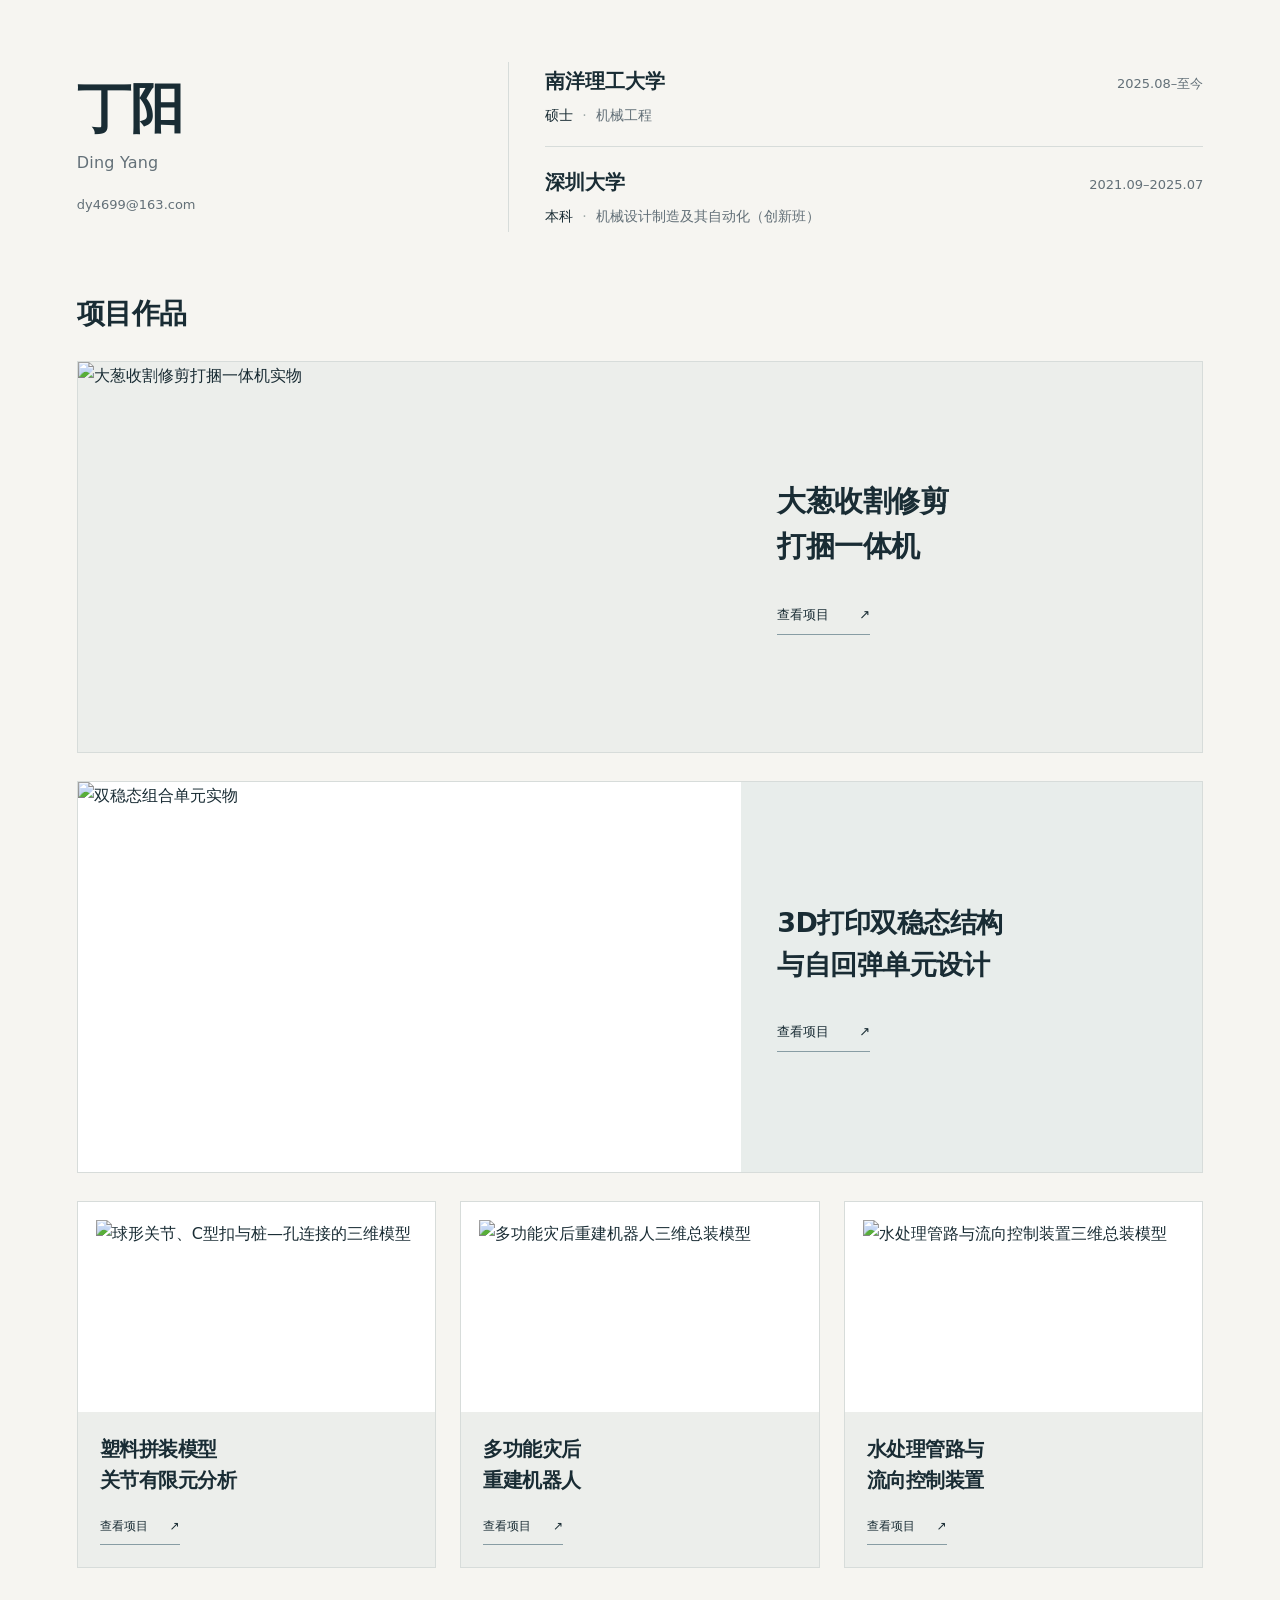
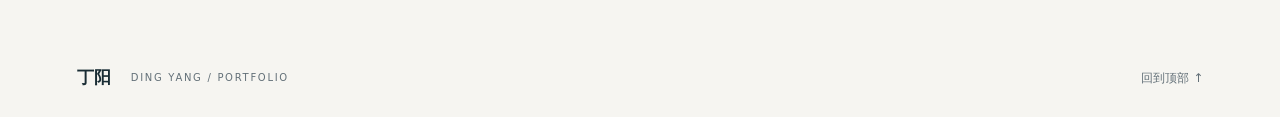
==== index.html @ 52be582a "Publish updated portfolio pages and styling" ====
<!doctype html>
<html lang="zh-CN">
<head>
  <meta charset="utf-8">
  <meta name="viewport" content="width=device-width, initial-scale=1">
  <meta name="description" content="丁阳的机械与结构设计作品集。教育经历、项目作品及邮箱联系方式。">
  <title>丁阳 · 机械与结构设计作品集</title>
  <link rel="stylesheet" href="style.css?v=5">
  <link rel="stylesheet" href="home.css?v=8">
  <link rel="stylesheet" href="fea.css?v=5">
  <link rel="stylesheet" href="contest.css?v=5">
  <link rel="stylesheet" href="bistable.css?v=5">
<link rel="stylesheet" href="portfolio.css?v=2"></head>
<body class="home-page">
  <main id="top">
    <section class="home-profile section-wrap">
      <div class="home-name"><div class="home-name-heading"><h1>丁阳</h1><span class="home-name-en">Ding Yang</span></div><a class="profile-email" id="contact" href="mailto:dy4699@163.com">dy4699@163.com</a></div>
      <div class="home-education" id="education" aria-label="学校与专业">
        <div class="education-entry"><div class="education-row"><h3>南洋理工大学</h3><time>2025.08–至今</time></div><p><span class="education-degree">硕士</span><span class="education-divider" aria-hidden="true"> · </span>机械工程</p></div>
        <div class="education-entry"><div class="education-row"><h3>深圳大学</h3><time>2021.09–2025.07</time></div><p><span class="education-degree">本科</span><span class="education-divider" aria-hidden="true"> · </span>机械设计制造及其自动化（创新班）</p></div>
      </div>
    </section>
    <section class="home-projects section-wrap" id="projects"><h2>项目作品</h2>
      <a class="project-entry" href="scallion-harvester.html" aria-label="查看大葱收割修剪打捆一体机项目"><img src="assets__hero.jpg" alt="大葱收割修剪打捆一体机实物" fetchpriority="high"><div class="project-entry-copy"><h3>大葱收割修剪<br>打捆一体机</h3><span class="project-entry-link">查看项目<span aria-hidden="true">↗</span></span></div></a>
<a class="project-entry bistable-entry" href="bistable-structures.html" aria-label="查看双稳态结构与自回弹单元设计项目"><img src="assets__bistable__assembly-photo.jpg" alt="双稳态组合单元实物" loading="lazy"><div class="project-entry-copy"><h3>3D打印双稳态结构<br>与自回弹单元设计</h3><span class="project-entry-link">查看项目<span aria-hidden="true">↗</span></span></div></a>
      <div class="secondary-projects">
<a class="project-entry fea-entry" href="plastic-joint-fea.html" aria-label="查看塑料拼装模型关节有限元分析项目"><img src="assets__fea__cover.jpg?v=2" alt="球形关节、C型扣与桩—孔连接的三维模型" loading="lazy"><div class="project-entry-copy"><h3>塑料拼装模型<br>关节有限元分析</h3><span class="project-entry-link">查看项目<span aria-hidden="true">↗</span></span></div></a>
<a class="project-entry contest-entry" href="disaster-reconstruction-robot.html" aria-label="查看多功能灾后重建机器人项目"><img src="assets__contest__robot-whole.jpg" alt="多功能灾后重建机器人三维总装模型" loading="lazy"><div class="project-entry-copy"><h3>多功能灾后<br>重建机器人</h3><span class="project-entry-link">查看项目<span aria-hidden="true">↗</span></span></div></a>
<a class="project-entry contest-entry" href="additive-water-system.html" aria-label="查看水处理管路与流向控制装置项目"><img src="assets__contest__water-whole.jpg" alt="水处理管路与流向控制装置三维总装模型" loading="lazy"><div class="project-entry-copy"><h3>水处理管路与<br>流向控制装置</h3><span class="project-entry-link">查看项目<span aria-hidden="true">↗</span></span></div></a>
</div>
    </section>

  </main>
  <footer><a class="identity" href="#top">丁阳<span>DING YANG / PORTFOLIO</span></a><a class="text-link" href="#top">回到顶部 ↑</a></footer>
</body>
</html>
---- style.css ----
:root{--paper:#f6f5f1;--ink:#192c34;--muted:#637078;--line:#d7dcda;--accent:#315d72;--font:"Microsoft YaHei","PingFang SC",system-ui,sans-serif}*{box-sizing:border-box}html{scroll-behavior:smooth;scroll-padding-top:95px}body{margin:0;background:var(--paper);color:var(--ink);font-family:var(--font);line-height:1.7}a{color:inherit;text-decoration:none}button{font:inherit}figure,p,h1,h2,h3{margin:0}img{display:block;width:100%}button:focus-visible,a:focus-visible,summary:focus-visible{outline:3px solid #a5783b;outline-offset:5px}.header{height:86px;padding:0 5%;display:flex;align-items:center;justify-content:space-between;border-bottom:1px solid var(--line);background:var(--paper);position:sticky;top:0;z-index:5}.identity{font-size:20px;font-weight:700;display:flex;align-items:center;gap:20px}.identity span{font-size:10px;font-weight:500;letter-spacing:1.7px;color:var(--muted)}nav{display:flex;gap:36px;font-size:13px}nav a:hover{color:var(--accent)}.hero{min-height:660px;display:grid;grid-template-columns:40% 60%;padding:0 0 0 7%;overflow:hidden}.hero-copy{padding:66px 28px 60px 0;align-self:center}.eyebrow{font-size:10px;letter-spacing:2.4px;font-weight:600;color:var(--muted);margin-bottom:22px}h1{font-size:clamp(44px,4.8vw,72px);font-weight:700;line-height:1.25;letter-spacing:-2px}h1 span{color:var(--accent)}.intro{font-size:15px;color:var(--muted);margin-top:28px;line-height:1.9}.tags{display:flex;gap:8px;flex-wrap:wrap;margin-top:25px}.tags span{font-size:10px;padding:4px 10px;border:1px solid var(--line);border-radius:2px}.text-link{display:inline-flex;align-items:center;gap:45px;font-size:12px;font-weight:600;margin-top:38px}.hero-photo{position:relative;min-height:660px}.hero-photo>img{height:100%;object-fit:cover;object-position:49% center}.hero-photo figcaption{position:absolute;bottom:0;left:0;right:0;display:flex;justify-content:space-between;padding:32px 35px 22px;background:linear-gradient(transparent,#142a2f95);color:white;font-size:11px;letter-spacing:1px}.achievement{display:flex;align-items:center;justify-content:center;gap:18px;min-height:85px;border-bottom:1px solid var(--line);font-size:12px;padding:20px}.achievement strong{font-size:15px}.sep{height:20px;width:1px;background:var(--line);margin:0 28px}.section-wrap{max-width:1280px;margin:auto;padding:95px 6%}.overview{display:grid;grid-template-columns:32% minmax(0,1fr);gap:40px;align-items:center;padding-top:100px;padding-bottom:90px}.section-heading h2{font-size:36px;line-height:1.45;letter-spacing:-1px}.section-heading>p:last-child{font-size:13px;color:var(--muted);max-width:340px;margin-top:25px;line-height:2}.overview-image{background:#eaece9;padding:35px 45px 20px}.overview-image img{height:330px;object-fit:contain;mix-blend-mode:multiply}.image-button{background:transparent;border:0;padding:0;width:100%;cursor:zoom-in;color:inherit;display:block}.overview-image figcaption{display:flex;justify-content:space-between;font-size:10px;color:var(--muted);margin-top:18px}.overview-image figcaption span{font-size:9px;letter-spacing:1.5px}.innovation{padding-top:35px}.innovation-title{display:grid;grid-template-columns:75px 1fr 37%;gap:20px;align-items:center;margin-bottom:45px}.number{font-size:48px;font-weight:300;color:#93a7af;letter-spacing:-3px}.innovation-title .eyebrow{margin-bottom:6px}.innovation-title h2{font-size:34px;letter-spacing:-1px}.innovation-title>p{font-size:13px;line-height:1.9;color:var(--muted)}.clamp-stage{display:grid;grid-template-columns:60% 40%;background:#e7eced}.main-visual{padding:35px 25px 22px;display:flex;flex-direction:column;justify-content:center}.main-visual img{height:345px;object-fit:contain;mix-blend-mode:multiply}.main-visual figcaption{font-size:11px;margin-top:25px;color:var(--muted)}.mechanism-pair{padding:30px 25px;display:grid;gap:26px;background:#eff1f0}.mechanism-pair img{height:145px;object-fit:contain;mix-blend-mode:multiply}.mechanism-pair figcaption{font-size:11px;margin-top:12px;color:var(--muted)}.video-detail{margin-top:24px;border-top:1px solid var(--line);border-bottom:1px solid var(--line)}.video-detail summary{cursor:pointer;list-style:none;padding:18px 0;font-size:12px;display:flex;justify-content:space-between;align-items:center}.video-detail summary::-webkit-details-marker{display:none}.video-detail summary span{font-size:22px;font-weight:300}.video-detail[open] summary span{transform:rotate(45deg)}video{display:block;width:100%;max-height:620px;background:#10191d;margin-bottom:24px}.bundle-section{background:#1b3039;color:#f3f4f0}.bundle-section .section-wrap{padding-top:75px;padding-bottom:75px}.bundle-section .eyebrow,.bundle-section .innovation-title>p{color:#b4c5ca}.bundle-hero{background:#eceeed}.bundle-hero img{max-height:570px;object-fit:contain}.bundle-hero figcaption{font-size:11px;color:#53616a;padding:14px 24px;border-top:1px solid #d4d9d7}.bundle-parts{display:grid;grid-template-columns:1fr 1fr;gap:32px;margin-top:44px}.part-heading{display:flex;justify-content:space-between;align-items:center;margin-bottom:18px}.part-heading span{font-size:9px;letter-spacing:2px;color:#b0c0c5}.part-heading h3{font-size:16px;font-weight:500}.states{display:grid;grid-template-columns:1fr 1fr;background:#edf0ef;gap:5px;padding:16px 10px}.states img{height:190px;object-fit:contain;mix-blend-mode:multiply}.bundle-parts p{font-size:11px;color:#bcccd0;margin-top:15px}.bundle-section .video-detail{border-color:#52656e}.prototype .section-heading{margin-bottom:40px}.prototype .section-heading>p:last-child{max-width:100%}.photo-pair{display:grid;grid-template-columns:1fr 1fr;gap:25px}.photo-pair img{height:330px;object-fit:cover}.photo-pair figcaption{font-size:11px;color:var(--muted);padding:14px 0}.drawings-section{background:#eaece8}.drawing-heading{display:flex;align-items:end;justify-content:space-between;margin-bottom:40px}.drawing-heading h2{font-size:34px}.drawing-heading>p{font-size:12px;color:var(--muted);text-align:right}.drawing-grid{display:grid;grid-template-columns:1fr 1fr;gap:28px}.drawing-grid figure{background:white}.drawing-grid img{height:300px;object-fit:contain;padding:24px}.drawing-grid figcaption{border-top:1px solid #e4e6e3;padding:17px 22px;display:flex;gap:18px;align-items:center;font-size:12px}.drawing-grid figcaption>span:first-child{font-size:10px;color:#89949a}.expand{margin-left:auto;font-size:20px;color:var(--accent)}footer{max-width:1280px;margin:auto;padding:40px 6%;display:flex;justify-content:space-between;align-items:center}footer .text-link{margin:0}dialog{border:0;padding:0;width:94vw;max-width:1600px;height:92vh;max-height:100vh;background:#fafafa;color:var(--ink);border-radius:3px}dialog::backdrop{background:#0b171dd9}.lightbox-bar{height:62px;padding:0 22px;display:flex;align-items:center;justify-content:space-between;border-bottom:1px solid var(--line);font-size:13px}.lightbox-bar>div{display:flex;gap:25px;align-items:center}.lightbox-bar a{font-size:12px;text-decoration:underline}.lightbox-bar button{border:0;background:none;cursor:pointer;padding:10px;font-size:13px}.lightbox-content{height:calc(100% - 62px);padding:20px;overflow:auto}.lightbox-content img{height:100%;object-fit:contain}body.modal-open{overflow:hidden}@media(min-width:1550px){.hero{min-height:740px}.hero-photo{min-height:740px}}@media(max-width:900px){.header{padding:0 5%;height:72px}.identity{gap:10px}.identity span{letter-spacing:.8px;font-size:9px}nav{gap:18px;font-size:11px}.hero{min-height:540px;grid-template-columns:42% 58%;padding-left:6%}.hero-photo{min-height:540px}.hero-copy{padding-top:40px;padding-bottom:40px}h1{font-size:46px}.intro{font-size:12px}.overview{gap:25px;grid-template-columns:35% minmax(0,1fr)}.section-heading h2{font-size:28px}.overview-image{padding:25px}.overview-image img{height:260px}.innovation-title{grid-template-columns:55px 1fr}.innovation-title>p{grid-column:2;max-width:550px}.innovation-title h2{font-size:28px}.main-visual img{height:310px}.states img{height:150px}.drawing-grid img{height:250px}.photo-pair img{height:270px}}@media(max-width:600px){html{scroll-padding-top:70px}.header{height:65px}.header .identity span{display:none}nav{gap:18px}.hero{display:flex;flex-direction:column;padding:0;min-height:0}.hero-copy{padding:42px 7% 38px}.eyebrow{font-size:9px;margin-bottom:18px}h1{font-size:45px;line-height:1.22;letter-spacing:-1px}h1 br:nth-of-type(2){display:none}.intro{font-size:13px;margin-top:20px}.desktop{display:none}.tags{margin-top:18px}.text-link{margin-top:26px}.hero-photo{min-height:0;height:360px}.hero-photo figcaption{padding:25px 22px 15px}.achievement{flex-wrap:wrap;gap:5px 12px;font-size:10px;padding:20px}.achievement strong{font-size:12px}.achievement .sep{display:none}.achievement>span:first-child{flex-basis:100%;text-align:center;margin-bottom:4px}.section-wrap{padding:55px 7%}.overview{display:block}.section-heading h2{font-size:28px}.section-heading>p:last-child{margin-top:18px;font-size:12px}.overview-image{margin-top:28px;padding:20px}.overview-image img{height:260px}.overview-image figcaption span{display:none}.innovation{padding-top:5px}.innovation-title{grid-template-columns:40px 1fr;gap:10px;margin-bottom:28px}.number{font-size:35px}.innovation-title .eyebrow{font-size:8px;letter-spacing:1.2px}.innovation-title h2{font-size:26px}.innovation-title>p{font-size:12px;margin-top:10px}.clamp-stage{display:block}.main-visual{padding:20px}.main-visual img{height:260px}.mechanism-pair{grid-template-columns:1fr 1fr;padding:20px 12px;gap:10px}.mechanism-pair img{height:95px}.mechanism-pair figcaption{font-size:10px}.bundle-section .section-wrap{padding-top:48px;padding-bottom:48px}.bundle-hero img{height:270px;object-fit:contain}.bundle-parts{grid-template-columns:1fr;gap:28px;margin-top:28px}.states img{height:155px}.photo-pair{grid-template-columns:1fr;gap:18px}.photo-pair img{height:270px}.drawing-heading{align-items:start;gap:15px}.drawing-heading h2{font-size:27px}.drawing-heading>p{font-size:10px}.drawing-grid{grid-template-columns:1fr;gap:20px}.drawing-grid img{height:260px;padding:18px}.drawing-grid figcaption{padding:13px 18px}footer{padding:28px 7%}footer .identity{display:block;font-size:17px}footer .identity span{display:block;font-size:9px;margin-top:4px}footer .text-link{font-size:10px;gap:10px}.lightbox-bar{padding:0 10px;font-size:11px}.lightbox-bar>div{gap:4px}.lightbox-bar a{font-size:10px}.lightbox-content{padding:8px}}@media(prefers-reduced-motion:reduce){html{scroll-behavior:auto}}

.patent{display:flex;justify-content:space-between;align-items:center;gap:24px;padding:28px 0 10px;margin-top:24px;border-top:1px solid #52656e}.patent .eyebrow{display:block;margin-bottom:8px;letter-spacing:1px;font-size:11px}.patent p{font-size:13px;margin-bottom:7px}.patent strong{font-size:17px;letter-spacing:.5px}.patent-query{display:flex;flex-direction:column;gap:8px;text-align:right}.patent-query a{font-size:12px;text-decoration:underline;text-underline-offset:5px}.patent-query span{font-size:10px;color:#b4c5ca}.other-modules{padding-bottom:35px}.other-modules>.section-heading{margin-bottom:35px}.module-grid{display:grid;grid-template-columns:1fr 1fr;gap:30px}.module-grid figure{background:#eceeed;padding:24px}.module-grid img{height:230px;object-fit:contain;mix-blend-mode:multiply}.module-grid figcaption{margin-top:18px}.module-grid h3{font-size:16px;font-weight:600}.module-grid p{font-size:12px;margin-top:6px;color:var(--muted)}@media(max-width:600px){.patent{display:block}.patent-query{text-align:left;margin-top:18px}.module-grid{grid-template-columns:1fr;gap:20px}.module-grid figure{padding:20px}.module-grid img{height:210px}.other-modules{padding-bottom:0}}

.workflow-video{margin-top:30px}.workflow-video h3{font-size:16px;font-weight:600;margin-bottom:18px}.workflow-video video{aspect-ratio:16/9;object-fit:contain;margin-bottom:0}

.analysis-section{background:#eef0ec}.analysis-section .section-wrap{padding-top:65px;padding-bottom:65px}.analysis-heading{display:flex;justify-content:space-between;gap:24px;align-items:end;margin-bottom:32px}.analysis-heading h2{font-size:32px}.analysis-heading>p{font-size:12px;color:var(--muted);text-align:right}.analysis-grid{display:grid;grid-template-columns:repeat(3,minmax(0,1fr));gap:22px}.analysis-card{background:#fff;min-width:0}.analysis-images{display:grid;grid-template-columns:1fr;gap:8px;padding:14px;background:#f9faf8;height:180px}.analysis-images.paired{grid-template-columns:1fr 1fr}.analysis-images img{height:150px;object-fit:contain}.analysis-copy{padding:18px 20px 22px}.analysis-copy>span{font-size:9px;letter-spacing:.4px;color:var(--muted)}.analysis-copy h3{font-size:15px;margin:4px 0 9px}.analysis-copy p{font-size:11px;color:var(--muted);line-height:1.9}@media(max-width:900px){.analysis-grid{grid-template-columns:repeat(2,minmax(0,1fr))}}@media(max-width:600px){.analysis-section .section-wrap{padding-top:45px;padding-bottom:45px}.analysis-heading{display:block}.analysis-heading h2{font-size:27px}.analysis-heading>p{text-align:left;margin-top:15px;font-size:11px}.analysis-grid{grid-template-columns:1fr;gap:20px}.analysis-images{height:195px}.analysis-images img{height:165px}.analysis-copy p{font-size:12px}}

/* Overall layout refinement */
.hero{min-height:610px;grid-template-columns:40% 60%}
.hero-photo{min-height:610px}
.hero-copy{padding-top:48px;padding-bottom:48px}
.intro{max-width:330px;font-size:15px;line-height:1.95;text-wrap:pretty}
.achievement{min-height:74px;gap:22px;font-size:13px}
.achievement strong{font-size:16px}
.section-wrap{padding-top:72px;padding-bottom:72px}
.overview{padding-top:70px;padding-bottom:65px}
.section-heading h2,.innovation-title h2,.analysis-heading h2,.drawing-heading h2{font-size:32px;line-height:1.4;letter-spacing:-.5px}
.eyebrow{margin-bottom:16px}
.section-heading>p:last-child,.innovation-title>p{font-size:14px;line-height:1.95}
.overview-image{padding:24px 30px 18px}
.overview-image img{height:320px}
.overview-image figcaption,.main-visual figcaption,.mechanism-pair figcaption,.bundle-hero figcaption,.photo-pair figcaption{font-size:12px}
.innovation{padding-top:24px;padding-bottom:64px}
.innovation-title{margin-bottom:32px}
.bundle-section .section-wrap{padding-top:64px;padding-bottom:64px}
.bundle-hero img{max-height:485px}
.bundle-parts{margin-top:30px;gap:26px}
.states img{height:175px}
.bundle-parts p{font-size:12px;line-height:1.9}
.patent p{font-size:14px}.patent-query a{font-size:13px}.patent-query span{font-size:11px}
.other-modules{padding-top:64px;padding-bottom:62px}
.other-modules>.section-heading{margin-bottom:30px}
.module-grid{gap:24px}.module-grid figure{padding:22px;border:1px solid #dfe4e1}.module-grid img{height:200px}
.module-grid h3{font-size:17px}.module-grid p{font-size:13px;line-height:1.9}
.analysis-section .section-wrap{padding-top:64px;padding-bottom:64px}
.analysis-copy{padding:17px 20px 21px}.analysis-copy>span{font-size:10px}.analysis-copy h3{font-size:16px}.analysis-copy p{font-size:12px;line-height:1.9}
.analysis-heading>p,.drawing-heading>p{font-size:13px;line-height:1.9}
.analysis-card{border:1px solid #e1e6e2}
.photo-pair{gap:24px}.photo-pair img{height:310px}
.prototype .section-heading{margin-bottom:32px}
.workflow-video{max-width:960px;margin:30px auto 0}
.workflow-video h3{font-size:17px}
.workflow-video video{width:100%;max-height:540px}
.drawing-heading{margin-bottom:32px}.drawing-grid{gap:24px}.drawing-grid figure{border:1px solid #dfe3df}.drawing-grid img{height:320px;padding:16px}.drawing-grid figcaption{font-size:13px}
@media(min-width:1550px){.hero,.hero-photo{min-height:680px}}
@media(max-width:900px){.hero,.hero-photo{min-height:540px}.section-heading h2,.innovation-title h2,.analysis-heading h2,.drawing-heading h2{font-size:28px}.intro{font-size:13px;max-width:255px}.section-heading>p:last-child,.innovation-title>p{font-size:13px}.overview-image img{height:260px}.states img{height:150px}.drawing-grid img{height:265px}.photo-pair img{height:270px}}
@media(max-width:600px){.hero{min-height:0}.hero-photo{min-height:0;height:340px}.hero-copy{padding:38px 7% 32px}.intro{max-width:100%;font-size:14px;margin-top:18px}.section-wrap{padding-top:48px;padding-bottom:48px}.overview{padding-top:48px;padding-bottom:40px}.section-heading h2,.innovation-title h2,.analysis-heading h2,.drawing-heading h2{font-size:27px}.overview-image{padding:18px}.overview-image img{height:250px}.achievement{font-size:11px;gap:5px 15px;min-height:72px}.achievement strong{font-size:13px}.innovation{padding-top:12px;padding-bottom:48px}.innovation-title{margin-bottom:25px}.bundle-section .section-wrap{padding-top:48px;padding-bottom:48px}.bundle-hero img{height:270px}.bundle-parts{gap:28px}.states img{height:155px}.other-modules{padding-top:48px;padding-bottom:48px}.module-grid figure{padding:18px}.module-grid img{height:195px}.module-grid p{font-size:13px}.analysis-section .section-wrap{padding-top:48px;padding-bottom:48px}.analysis-heading>p,.drawing-heading>p{font-size:12px}.analysis-copy p{font-size:13px}.drawing-grid img{height:260px;padding:12px}.workflow-video{margin-top:24px}.workflow-video video{max-height:none}.header nav{gap:12px}}
---- home.css ----
.home-profile{display:grid;grid-template-columns:42% minmax(0,1fr);gap:30px;padding-top:75px;padding-bottom:70px}.home-name h1{font-size:64px;line-height:1.2;letter-spacing:-2px}.home-name .home-subtitle{font-size:17px;color:var(--muted);margin-top:24px}.home-education h2,.home-projects h2{font-size:28px;line-height:1.4;letter-spacing:-.5px}.home-education h2{margin-bottom:24px}.education-entry{padding:22px 0;border-top:1px solid var(--line)}.education-row{display:flex;justify-content:space-between;align-items:baseline;gap:20px}.education-entry h3{font-size:19px;font-weight:600}.education-entry time{font-size:13px;color:var(--muted);white-space:nowrap;font-variant-numeric:tabular-nums}.education-entry p{font-size:14px;color:var(--muted);margin-top:7px}.home-projects{padding-top:0;padding-bottom:70px}.home-projects h2{margin-bottom:28px}.project-entry{display:grid;grid-template-columns:59% 41%;border:1px solid var(--line);background:#eceeeb;overflow:hidden}.project-entry>img{height:390px;object-fit:cover;object-position:center}.project-entry-copy{padding:36px;display:flex;flex-direction:column;justify-content:center;align-items:start}.project-entry-copy .eyebrow{font-size:10px;margin-bottom:22px}.project-entry h3{font-size:29px;line-height:1.55;font-weight:600;letter-spacing:-.5px}.project-entry-link{font-size:13px;margin-top:35px;display:flex;align-items:center;gap:30px;border-bottom:1px solid #889da4;padding-bottom:8px}.project-entry:hover .project-entry-link{color:var(--accent);border-color:var(--accent)}.home-contact{border-top:1px solid var(--line)}.home-contact .section-wrap{padding-top:36px;padding-bottom:38px;display:flex;align-items:center;justify-content:space-between;gap:20px}.home-contact h2{font-size:16px;font-weight:500}.home-contact a{font-size:23px;font-weight:500;letter-spacing:.3px}.home-contact a:hover{text-decoration:underline;text-underline-offset:6px}.home-page footer{padding-top:25px;padding-bottom:25px}.home-page footer .identity{font-size:17px}.home-page footer .text-link{font-weight:400;color:var(--muted)}.project-page .header .identity span{display:inline;font-size:11px;letter-spacing:0}@media(max-width:900px){.home-profile{grid-template-columns:35% minmax(0,1fr);gap:25px}.home-name h1{font-size:54px}.home-name .home-subtitle{font-size:14px}.project-entry>img{height:330px}.project-entry-copy{padding:25px}.project-entry h3{font-size:25px}.education-entry h3{font-size:17px}.education-entry time{font-size:12px}}@media(max-width:600px){.home-profile{display:block;padding-top:42px;padding-bottom:38px}.home-name h1{font-size:50px}.home-name .home-subtitle{margin-top:15px;font-size:15px}.home-education{margin-top:45px}.home-education h2,.home-projects h2{font-size:25px}.education-entry{padding:18px 0}.education-row{gap:10px}.education-entry h3{font-size:17px}.education-entry time{font-size:11px}.education-entry p{font-size:13px}.home-projects{padding-top:0;padding-bottom:42px}.project-entry{grid-template-columns:1fr}.project-entry>img{height:260px}.project-entry-copy{padding:25px}.project-entry-copy .eyebrow{margin-bottom:12px}.project-entry h3{font-size:25px}.project-entry-link{margin-top:22px}.home-contact .section-wrap{display:block;padding-top:28px;padding-bottom:28px}.home-contact a{display:inline-block;font-size:21px;margin-top:10px}.project-page .header .identity{gap:7px}.project-page .header .identity span{font-size:10px}.project-page .header nav{gap:9px;font-size:10px}}

.secondary-projects{display:grid;grid-template-columns:repeat(3,minmax(0,1fr));gap:24px;margin-top:28px}.home-page .secondary-projects .project-entry{display:flex;flex-direction:column;margin:0;background:#fff;min-width:0}.home-page .secondary-projects .project-entry>img{height:210px!important;width:100%;object-fit:contain;padding:18px;background:#fff}.home-page .secondary-projects .project-entry-copy{padding:22px;flex:1;background:#eceeeb;justify-content:space-between}.home-page .secondary-projects .project-entry h3{font-size:20px;line-height:1.55}.home-page .secondary-projects .project-entry-link{font-size:12px;margin-top:20px;gap:22px}.home-page .home-projects>.project-entry .project-entry-copy{padding-top:36px;padding-bottom:36px}@media(max-width:900px){.secondary-projects{gap:16px}.home-page .secondary-projects .project-entry>img{height:170px!important;padding:12px}.home-page .secondary-projects .project-entry-copy{padding:16px}.home-page .secondary-projects .project-entry h3{font-size:17px}}@media(max-width:600px){.secondary-projects{grid-template-columns:1fr;gap:18px}.home-page .secondary-projects .project-entry{display:grid;grid-template-columns:40% minmax(0,1fr)}.home-page .secondary-projects .project-entry>img{height:165px!important;padding:12px}.home-page .secondary-projects .project-entry-copy{padding:18px;justify-content:center}.home-page .secondary-projects .project-entry h3{font-size:17px}.home-page .secondary-projects .project-entry-link{margin-top:14px}.home-page .home-projects>.project-entry .project-entry-copy{padding:25px}}

.home-page .home-projects .secondary-projects>.project-entry{margin:0}

/* Homepage identity and school details */
.home-page .home-profile{align-items:center;padding-top:62px;padding-bottom:62px;gap:48px}
.home-page .home-name .home-subtitle{margin-top:18px}
.profile-email{display:inline-flex;align-items:center;gap:24px;margin-top:23px;padding-bottom:5px;border-bottom:1px solid var(--line);font-size:14px;color:var(--muted);letter-spacing:.2px}
.profile-email span{color:var(--accent);font-size:16px}
.profile-email:hover{color:var(--accent);border-color:var(--accent)}
.home-page .home-education{padding-left:36px;border-left:1px solid var(--line)}
.home-page .education-entry{border-top:0;padding:20px 0}
.home-page .education-entry+.education-entry{border-top:1px solid var(--line)}
.home-page .education-entry:first-child{padding-top:4px}
.home-page .education-entry:last-child{padding-bottom:4px}
.home-page .education-entry h3{font-size:20px;line-height:1.5}
.home-page .education-entry p{margin-top:8px;line-height:1.6}
@media(max-width:900px){.home-page .home-profile{gap:30px}.home-page .home-education{padding-left:25px}.home-page .education-entry h3{font-size:17px}}
@media(max-width:600px){.home-page .home-profile{padding-top:38px;padding-bottom:38px}.profile-email{margin-top:19px;font-size:14px}.home-page .home-education{margin-top:30px;padding-left:0;padding-top:22px;border-left:0;border-top:1px solid var(--line)}.home-page .education-entry{padding:17px 0}.home-page .education-entry h3{font-size:17px}}
/* Group the name and contact details into a compact identity block. */
.home-name-heading{display:flex;align-items:baseline;gap:22px}
.home-name-en{font-size:13px;font-weight:500;letter-spacing:1.3px;color:var(--muted)}
.home-page .home-name .home-subtitle{margin-top:16px;font-size:16px}
.home-page .profile-email{display:inline-block;margin-top:9px;padding:0;border:0;font-size:14px;letter-spacing:0;line-height:1.8}
.home-page .profile-email:hover{text-decoration:underline;text-underline-offset:4px}
@media(max-width:600px){.home-name-heading{gap:18px}.home-name-en{font-size:12px;letter-spacing:1px}.home-page .home-name .home-subtitle{font-size:15px;margin-top:15px}.home-page .profile-email{font-size:13px;margin-top:7px}}

.home-page .home-name-heading+.profile-email{margin-top:20px}
@media(max-width:600px){.home-page .home-name-heading+.profile-email{margin-top:16px}}

/* Balanced identity and education columns. */
.home-page .home-profile{grid-template-columns:34% minmax(0,1fr);gap:48px}
.home-page .home-name-heading{display:block}
.home-page .home-name h1{font-size:54px;line-height:1.2;letter-spacing:-1px}
.home-page .home-name-en{display:block;margin-top:9px;font-size:16px;line-height:1.5;font-weight:400;letter-spacing:.2px}
.home-page .home-name-heading+.profile-email{margin-top:18px;font-size:13px}
.home-page .education-degree{color:var(--ink);font-weight:500}
.home-page .education-divider{color:#a0aaa9;padding:0 5px}
@media(max-width:900px){.home-page .home-profile{grid-template-columns:30% minmax(0,1fr);gap:30px}.home-page .home-name h1{font-size:48px}}
@media(max-width:600px){.home-page .home-name h1{font-size:46px}.home-page .home-name-en{font-size:15px;margin-top:7px}.home-page .home-name-heading+.profile-email{margin-top:13px}.home-page .education-entry p{line-height:1.9}.home-page .education-divider{padding:0 3px}}
---- fea.css ----
.fea-intro{display:grid;grid-template-columns:43% minmax(0,1fr);gap:40px;align-items:center;padding-top:65px;padding-bottom:65px}.fea-intro h1{font-size:44px;line-height:1.45;letter-spacing:-1px}.fea-intro .intro{max-width:390px;font-size:14px;margin-top:22px}.fea-meta{margin-top:22px;font-size:12px;color:var(--muted)}.fea-models{display:grid;grid-template-columns:repeat(3,minmax(0,1fr));background:white;border:1px solid var(--line)}.fea-models img{height:290px;object-fit:contain}.fea-models figcaption{text-align:center;padding:12px 5px;border-top:1px solid var(--line);font-size:12px}.fea-models figure+figure{border-left:1px solid var(--line)}.fea-block{padding-top:60px;padding-bottom:60px}.fea-tinted{background:#eef0ed}.fea-heading{display:flex;justify-content:space-between;gap:35px;align-items:end;margin-bottom:30px}.fea-heading h2{font-size:30px;line-height:1.4}.fea-heading>p{font-size:13px;color:var(--muted);max-width:530px;line-height:1.9}.fea-grid{display:grid;grid-template-columns:repeat(3,minmax(0,1fr));gap:22px}.fea-card{background:white;border:1px solid #e1e5e2;min-width:0}.fea-card img{height:215px;object-fit:contain}.fea-card .image-button{background:#f9faf8;padding:10px}.fea-card figcaption{padding:17px 19px 20px}.fea-card h3{font-size:16px;margin-bottom:7px}.fea-card p{font-size:12px;line-height:1.9;color:var(--muted)}.fea-parameters{display:flex;justify-content:space-between;gap:20px;flex-wrap:wrap;padding:22px 0 0;font-size:12px;color:var(--muted)}.fea-load-heading{font-size:17px;margin:0 0 18px;font-weight:600}.fea-load-heading.second{margin-top:35px}.fea-note{font-size:12px;line-height:1.9;color:var(--muted);margin-top:24px;max-width:850px}.fea-ending{border-top:1px solid var(--line)}.fea-ending .section-wrap{padding-top:36px;padding-bottom:36px;display:flex;justify-content:space-between;align-items:center;gap:25px}.fea-ending p{font-size:13px;color:var(--muted);max-width:720px}.fea-ending a{font-size:13px;white-space:nowrap;text-decoration:underline;text-underline-offset:5px}.home-projects .project-entry+.project-entry{margin-top:28px}.project-entry.fea-entry>img{object-fit:contain;background:white;padding:20px}.fea-entry h3{font-size:27px}.fea-entry .project-entry-copy{background:#e8eded}@media(max-width:900px){.fea-intro{grid-template-columns:1fr;gap:30px}.fea-intro h1{font-size:38px}.fea-intro .intro{max-width:650px}.fea-models img{height:270px}.fea-heading{display:block}.fea-heading>p{margin-top:16px;max-width:100%}.fea-grid{gap:16px}.fea-card img{height:170px}.fea-card figcaption{padding:14px}.fea-card h3{font-size:15px}.fea-heading h2{font-size:28px}}@media(max-width:600px){.fea-intro{padding-top:40px;padding-bottom:40px;gap:28px}.fea-intro h1{font-size:31px;line-height:1.45}.fea-intro .intro{font-size:13px}.fea-models img{height:175px}.fea-models figcaption{font-size:10px;padding:10px 3px}.fea-block{padding-top:45px;padding-bottom:45px}.fea-heading h2{font-size:27px}.fea-heading>p{font-size:13px}.fea-grid{grid-template-columns:1fr;gap:20px}.fea-card img{height:220px}.fea-card p{font-size:13px}.fea-card h3{font-size:16px}.fea-parameters{gap:10px;font-size:11px}.fea-ending .section-wrap{display:block}.fea-ending a{display:inline-block;margin-top:20px}.fea-entry h3{font-size:25px}.project-entry.fea-entry>img{height:240px;padding:15px}}

.fea-background{display:grid;grid-template-columns:32% minmax(0,1fr);gap:65px;align-items:center;padding-top:0;padding-bottom:65px}.fea-background figure{background:#ebecea}.fea-background img{height:360px;object-fit:contain;background:#dcdce0}.fea-background figcaption{padding:12px 18px;font-size:11px;color:var(--muted)}.fea-background h2{font-size:30px;margin-bottom:22px;line-height:1.4}.fea-background p:not(.eyebrow){font-size:14px;color:var(--muted);line-height:2;margin-top:15px}.fea-conclusion{margin-top:24px;padding:18px 22px;border-left:3px solid #6b8995;background:#e4ebe8}.fea-conclusion h3{font-size:14px;margin-bottom:6px}.fea-conclusion p{font-size:13px;color:var(--muted);line-height:1.95}@media(max-width:900px){.fea-background{grid-template-columns:35% minmax(0,1fr);gap:30px}.fea-background img{height:330px}.fea-background h2{font-size:28px}.fea-background p:not(.eyebrow){font-size:13px}}@media(max-width:600px){.fea-background{display:flex;flex-direction:column-reverse;gap:25px;padding-top:0;padding-bottom:45px}.fea-background figure{width:100%}.fea-background img{height:320px}.fea-background h2{font-size:27px}.fea-conclusion{padding:16px 18px}.fea-page .header nav{gap:8px;font-size:10px}}

.fea-background{display:block;padding-top:0;padding-bottom:60px}.background-top{display:grid;grid-template-columns:46% minmax(0,1fr);gap:48px;align-items:center}.background-photos{display:grid;grid-template-columns:1fr 1fr;gap:16px}.background-photos figure{background:#e8ebe9}.background-photos img{height:285px;object-fit:cover;object-position:center}.background-photos figcaption{font-size:11px;padding:12px 14px}.background-manuals{display:grid;grid-template-columns:repeat(3,minmax(0,1fr));gap:22px;margin-top:32px}.background-manuals figure{background:white;border:1px solid var(--line)}.background-manuals .image-button{padding:18px;background:white}.background-manuals img{height:165px;object-fit:contain;background:white}.background-manuals figcaption{padding:13px 16px;font-size:13px;border-top:1px solid var(--line);display:flex;justify-content:space-between;gap:12px}.background-manuals figcaption span{font-size:11px;color:var(--muted)}@media(max-width:900px){.background-top{grid-template-columns:1fr;gap:25px}.background-photos img{height:280px}.background-manuals{gap:16px}.background-manuals figcaption{display:block}.background-manuals figcaption span{display:block;margin-top:4px}}@media(max-width:600px){.fea-background{display:block;padding-bottom:45px}.background-top{gap:24px}.background-photos{gap:12px}.background-photos img{height:210px}.background-photos figcaption{font-size:10px;padding:10px}.background-manuals{gap:10px;margin-top:20px}.background-manuals .image-button{padding:8px}.background-manuals img{height:135px}.background-manuals figcaption{padding:10px 8px;font-size:11px}.background-manuals figcaption span{font-size:9px}}
---- contest.css ----
.contest-intro{display:grid;grid-template-columns:42% minmax(0,1fr);gap:45px;align-items:center;padding-top:65px;padding-bottom:65px}.contest-intro h1{font-size:43px;line-height:1.45;letter-spacing:-1px}.contest-intro .intro{font-size:14px;max-width:380px}.contest-cover{background:white;border:1px solid var(--line)}.contest-cover img{height:360px;object-fit:contain;padding:25px}.contest-cover figcaption{padding:12px 20px;border-top:1px solid var(--line);font-size:12px;color:var(--muted)}.contest-block{padding-top:60px;padding-bottom:60px}.contest-heading{display:flex;justify-content:space-between;gap:40px;align-items:end;margin-bottom:30px}.contest-heading h2{font-size:30px;line-height:1.4}.contest-heading>p{max-width:520px;font-size:13px;color:var(--muted);line-height:1.95}.contest-grid{display:grid;grid-template-columns:repeat(3,minmax(0,1fr));gap:22px}.contest-card{background:white;border:1px solid #dfe5e1}.contest-card .image-button{padding:18px}.contest-card img{height:210px;object-fit:contain}.contest-card figcaption{padding:17px 20px 20px}.contest-card h3{font-size:16px;margin-bottom:7px}.contest-card p{font-size:13px;color:var(--muted);line-height:1.9}.contest-pair{display:grid;grid-template-columns:1fr 1fr;gap:25px}.contest-pair figure{background:white;border:1px solid var(--line)}.contest-pair .image-button{padding:22px}.contest-pair img{height:280px;object-fit:contain}.contest-pair figcaption{font-size:13px;padding:13px 20px;border-top:1px solid var(--line)}.contest-band{background:#e9edeb}.contest-purpose{font-size:14px;color:var(--muted);line-height:2;margin-top:20px}.contest-entry>img{object-fit:contain!important;background:white;padding:22px}.contest-entry .project-entry-copy{background:#eceee9}.contest-entry h3{font-size:27px}.contest-status{font-size:12px;color:var(--muted);margin-top:22px}@media(max-width:900px){.contest-intro{grid-template-columns:1fr;gap:30px}.contest-intro h1{font-size:38px}.contest-intro .intro{max-width:650px}.contest-heading{display:block}.contest-heading>p{margin-top:16px;max-width:100%}.contest-grid{gap:16px}.contest-card .image-button{padding:12px}.contest-card img{height:170px}.contest-card figcaption{padding:15px}.contest-pair img{height:235px}}@media(max-width:600px){.contest-intro{padding-top:40px;padding-bottom:40px}.contest-intro h1{font-size:31px}.contest-cover img{height:270px;padding:18px}.contest-block{padding-top:45px;padding-bottom:45px}.contest-heading h2{font-size:27px}.contest-grid{grid-template-columns:1fr;gap:20px}.contest-card img{height:220px}.contest-card figcaption{padding:16px 19px}.contest-pair{grid-template-columns:1fr;gap:20px}.contest-pair img{height:255px}.contest-entry h3{font-size:25px}.contest-entry>img{height:260px!important}.contest-purpose{font-size:13px}}

.print-in-place{margin-top:25px;border-top:1px solid var(--line);padding-top:24px}.print-in-place h3{font-size:17px;margin-bottom:18px}.print-points{display:grid;grid-template-columns:repeat(3,minmax(0,1fr));gap:28px}.print-points strong{font-size:14px;font-weight:600}.print-points p{font-size:13px;color:var(--muted);line-height:1.95;margin-top:8px}@media(max-width:600px){.print-points{grid-template-columns:1fr;gap:20px}}
---- bistable.css ----
.bistable-hero{display:grid;grid-template-columns:43% minmax(0,1fr);gap:40px;align-items:center;padding-top:60px;padding-bottom:60px}.bistable-hero h1{font-size:42px;line-height:1.45;letter-spacing:-1px}.bistable-hero .intro{max-width:420px;font-size:14px}.bistable-hero>figure{background:white;border:1px solid var(--line)}.bistable-hero img{height:385px;object-fit:contain}.bistable-hero figcaption{padding:12px 20px;border-top:1px solid var(--line);font-size:12px;color:var(--muted)}.bistable-summary{margin-top:24px;padding-top:18px;border-top:1px solid var(--line);font-size:13px;color:var(--muted);line-height:1.95}.bistable-models img{height:235px}.bistable-charts{display:grid;grid-template-columns:repeat(3,minmax(0,1fr));gap:22px}.bistable-chart{background:white;border:1px solid var(--line)}.bistable-chart .image-button{padding:14px}.bistable-chart img{height:225px;object-fit:contain}.bistable-chart figcaption{padding:16px 20px 20px}.bistable-chart h3{font-size:16px;margin-bottom:8px}.bistable-chart p{font-size:13px;color:var(--muted);line-height:1.9}.bistable-results{display:grid;grid-template-columns:1fr 1fr;gap:25px}.bistable-results img{height:285px}.bistable-note{font-size:11px;color:var(--muted);line-height:1.9;margin-top:22px}.bistable-route{margin-top:25px;padding:20px 22px;background:#e1e8e5;border-left:3px solid #6b8995;font-size:13px;color:var(--muted);line-height:1.95}.bistable-status{display:grid;grid-template-columns:1fr 1fr;gap:35px}.bistable-status h3{font-size:17px;margin-bottom:12px}.bistable-status p{font-size:14px;line-height:2;color:var(--muted)}.bistable-entry>img{object-fit:contain!important;background:white;padding:15px}.bistable-entry .project-entry-copy{background:#e8edeb}.bistable-entry h3{font-size:27px}@media(max-width:900px){.bistable-hero{grid-template-columns:1fr;gap:28px}.bistable-hero h1{font-size:38px}.bistable-hero .intro{max-width:650px}.bistable-charts{grid-template-columns:1fr 1fr}.bistable-results{grid-template-columns:1fr}.bistable-chart img{height:260px}}@media(max-width:600px){.bistable-hero{padding-top:40px;padding-bottom:40px}.bistable-hero h1{font-size:31px}.bistable-hero img{height:300px}.bistable-hero .intro{font-size:13px}.bistable-charts{grid-template-columns:1fr;gap:20px}.bistable-chart img{height:220px}.bistable-status{grid-template-columns:1fr;gap:25px}.bistable-entry h3{font-size:25px}.bistable-entry>img{height:270px!important}.bistable-note{font-size:12px}.bistable-route{padding:17px 18px}}

.bistable-stage-intro{display:grid;grid-template-columns:32% minmax(0,1fr);gap:50px;align-items:center;margin-bottom:35px}.bistable-stage-model{background:#fff;border:1px solid var(--line)}.bistable-stage-model img{height:260px;object-fit:contain}.bistable-stage-model figcaption{padding:12px 18px;border-top:1px solid var(--line);font-size:12px;color:var(--muted)}.bistable-stage-intro h2{font-size:30px;line-height:1.45;margin-bottom:22px}.bistable-stage-intro p:not(.eyebrow){font-size:14px;color:var(--muted);line-height:2;margin-top:13px}.bistable-stage-pair{display:grid;grid-template-columns:1fr 1fr;gap:25px;margin-bottom:35px}.chart-tabs{background:#fff;border:1px solid var(--line)}.chart-tab-list{display:flex;flex-wrap:wrap;border-bottom:1px solid var(--line);gap:0;background:#f5f7f5}.chart-tab-list button{background:none;border:0;border-bottom:3px solid transparent;padding:18px 28px;cursor:pointer;font-size:14px;color:var(--muted)}.chart-tab-list button[aria-selected=true]{background:#fff;border-bottom-color:var(--accent);color:var(--ink);font-weight:600}.chart-tabs [role=tabpanel]{padding:28px 30px 18px}.chart-tabs [role=tabpanel][hidden]{display:none}.chart-tabs h3{font-size:18px;margin-bottom:8px}.chart-description{font-size:13px;color:var(--muted);margin-bottom:18px}.native-chart{overflow-x:auto}.native-chart svg{display:block;width:100%;height:auto;min-width:650px}.native-chart+.native-chart{margin-top:25px}@media(max-width:900px){.bistable-stage-intro{grid-template-columns:35% minmax(0,1fr);gap:28px}.chart-tab-list button{padding:16px 20px}.chart-tabs [role=tabpanel]{padding:24px 20px 16px}}@media(max-width:600px){.bistable-stage-intro{grid-template-columns:1fr;gap:24px}.bistable-stage-intro h2{font-size:27px}.bistable-stage-intro p:not(.eyebrow){font-size:13px}.bistable-stage-pair{gap:14px}.bistable-stage-pair img{height:190px}.chart-tab-list button{padding:14px 12px;font-size:12px}.chart-tabs [role=tabpanel]{padding:20px 14px 14px}.chart-tabs h3{font-size:16px}.native-chart{padding-bottom:8px}}

/* Physical specimens and click-to-play demonstrations */
.bistable-photo{margin:0;background:#fff;border:1px solid var(--line);overflow:hidden}
.bistable-photo img{width:100%;height:330px;object-fit:cover}
.bistable-photo figcaption{font-size:12px;color:var(--muted);padding:13px 18px;line-height:1.7;border-top:1px solid var(--line)}
.bistable-hero .bistable-cover-photo img{height:385px;object-fit:cover}
.bistable-stage-intro{grid-template-columns:45% minmax(0,1fr);gap:38px}
.bistable-stage-intro .bistable-photo img{height:310px}
.bistable-evidence-grid{display:grid;grid-template-columns:45% minmax(0,1fr);gap:38px;align-items:center;margin:0 0 35px}
.bistable-evidence-grid img{height:300px}
.bistable-evidence-copy h3{font-size:18px;margin:0 0 12px}
.bistable-evidence-copy h3:not(:first-child){margin-top:27px}
.bistable-evidence-copy p{font-size:14px;line-height:2;color:var(--muted);margin-top:12px}
.bistable-stage-pair{grid-template-columns:1.5fr 1fr}
.geometry-photo img{object-fit:contain;padding:25px}
.bistable-video{margin:35px 0 0;background:#fff;border:1px solid var(--line);overflow:hidden}
.bistable-video video{display:block;width:100%;height:auto;max-height:540px;object-fit:contain;background:#171b1b}
.bistable-video figcaption{padding:20px 24px}
.bistable-video h3{font-size:17px;margin-bottom:8px}
.bistable-video p{font-size:13px;line-height:1.9;color:var(--muted)}
.chart-tabs .bistable-video{margin-top:25px;margin-bottom:10px}
.bistable-assembly-grid{display:grid;grid-template-columns:1fr 1fr;gap:40px;align-items:center}
.bistable-assembly-grid img{height:360px}
.home-page .bistable-entry>img{object-fit:cover!important;padding:0}
@media(max-width:900px){.bistable-stage-intro,.bistable-evidence-grid{gap:25px}.bistable-assembly-grid{gap:25px}.bistable-photo img{height:280px}}
@media(max-width:600px){.bistable-stage-intro,.bistable-evidence-grid,.bistable-assembly-grid{grid-template-columns:1fr;gap:23px}.bistable-stage-pair{grid-template-columns:1fr}.bistable-photo img,.bistable-stage-intro .bistable-photo img,.bistable-evidence-grid img{height:auto;max-height:360px;object-fit:contain}.bistable-hero .bistable-cover-photo img{height:280px}.bistable-assembly-grid img{height:300px;object-fit:cover}.bistable-video figcaption{padding:16px 18px}.bistable-evidence-copy p{font-size:13px}.geometry-photo img{height:230px}.bistable-video{margin-top:25px}}
.bistable-physical-states{margin-bottom:25px}.bistable-physical-states img{height:370px;object-fit:contain;background:#171b1b}
.bistable-model-comparison{display:grid;grid-template-columns:1fr 1fr;gap:25px;margin-bottom:28px}.bistable-model-comparison img{height:250px}
.bistable-methods{display:grid;grid-template-columns:repeat(3,minmax(0,1fr));gap:25px;margin-bottom:35px}.bistable-methods article{border-top:2px solid #879b9d;padding:20px 0 0}.bistable-methods h3,.bistable-response-lead h3{font-size:18px;margin-bottom:12px}.bistable-methods p,.bistable-response-lead p{font-size:13px;line-height:1.95;color:var(--muted)}.bistable-response-lead{margin:0 0 24px}
@media(max-width:600px){.bistable-physical-states img{height:auto;max-height:350px}.bistable-model-comparison{gap:14px}.bistable-model-comparison img{height:190px;padding:14px}.bistable-methods{grid-template-columns:1fr;gap:22px}.bistable-methods article{padding-top:15px}.bistable-model-comparison figcaption{padding:12px;font-size:11px}}
---- portfolio.css ----
/* Shared typography, surfaces and alignment across the portfolio. */
:root{--surface:#fff;--tint:#e9edeb;--soft:#f9faf8;--caption-size:12px}
.project-page .fea-intro h1,.project-page .contest-intro h1,.project-page .bistable-hero h1{font-size:43px;line-height:1.45;letter-spacing:-.8px}
.section-heading h2,.innovation-title h2,.analysis-heading h2,.drawing-heading h2,.fea-heading h2,.fea-background h2,.contest-heading h2,.bistable-stage-intro h2{font-size:30px;line-height:1.45;letter-spacing:-.4px}
.fea-tinted,.contest-band,.analysis-section,.drawings-section{background:var(--tint)}
.fea-card,.contest-card,.analysis-card,.drawing-grid figure,.contest-pair figure,.background-manuals figure{border-color:var(--line)}
.fea-card .image-button,.analysis-images{background:var(--soft)}
.fea-card h3,.contest-card h3,.analysis-copy h3,.module-grid h3{font-size:17px;font-weight:600;line-height:1.55}
.fea-card p,.contest-card p,.analysis-copy p,.module-grid p{font-size:13px;line-height:1.95}
.fea-grid,.contest-grid,.analysis-grid{align-items:stretch}
.fea-models figcaption,.background-photos figcaption,.photo-pair figcaption,.bistable-photo figcaption,.contest-cover figcaption,.contest-pair figcaption{font-size:var(--caption-size);line-height:1.8}
.fea-meta,.contest-status{font-size:13px;line-height:1.8}
.fea-heading>p,.contest-heading>p,.analysis-heading>p,.drawing-heading>p{font-size:14px;line-height:1.95;text-align:left}
.fea-ending .section-wrap{display:block;padding-top:30px;padding-bottom:30px}
.fea-ending p{max-width:900px;line-height:1.95;font-size:14px}
.bistable-video video{margin-bottom:0}
.chart-description{line-height:1.9}
.header nav a{white-space:nowrap}
.image-button:focus-visible{outline-offset:-4px}
@media(max-width:900px){.project-page .fea-intro h1,.project-page .contest-intro h1,.project-page .bistable-hero h1{font-size:38px}.fea-heading>p,.contest-heading>p,.analysis-heading>p,.drawing-heading>p{font-size:13px}}
@media(max-width:600px){
 .project-page .fea-intro h1,.project-page .contest-intro h1,.project-page .bistable-hero h1{font-size:31px;letter-spacing:-.5px}
 .section-heading h2,.innovation-title h2,.analysis-heading h2,.drawing-heading h2,.fea-heading h2,.fea-background h2,.contest-heading h2,.bistable-stage-intro h2{font-size:27px}
 .header{gap:12px}.project-page .header nav{gap:10px;font-size:11px}.project-page .header .identity{gap:6px;flex-shrink:0}.project-page .header .identity span{font-size:10px}
 .drawing-heading{display:block}.drawing-heading>p{margin-top:12px}
 .fea-models figcaption,.background-photos figcaption,.bistable-photo figcaption,.contest-cover figcaption,.contest-pair figcaption{font-size:11px}
 .fea-ending p{font-size:13px}.fea-meta,.contest-status{font-size:12px}
 .background-manuals{grid-template-columns:1fr}.background-manuals img{height:180px}.background-manuals figcaption{display:flex;font-size:13px;padding:12px 16px}.background-manuals figcaption span{font-size:11px;margin:0}
}

/* Chapter background rhythm: cream introduction, alternating tinted chapters. */
.chapter-tint{background:var(--tint)}
.chapter-tint .overview-image{background:var(--surface)}
.chapter-tint .fea-background{padding-top:60px}
@media(max-width:600px){.chapter-tint .fea-background{padding-top:45px}}
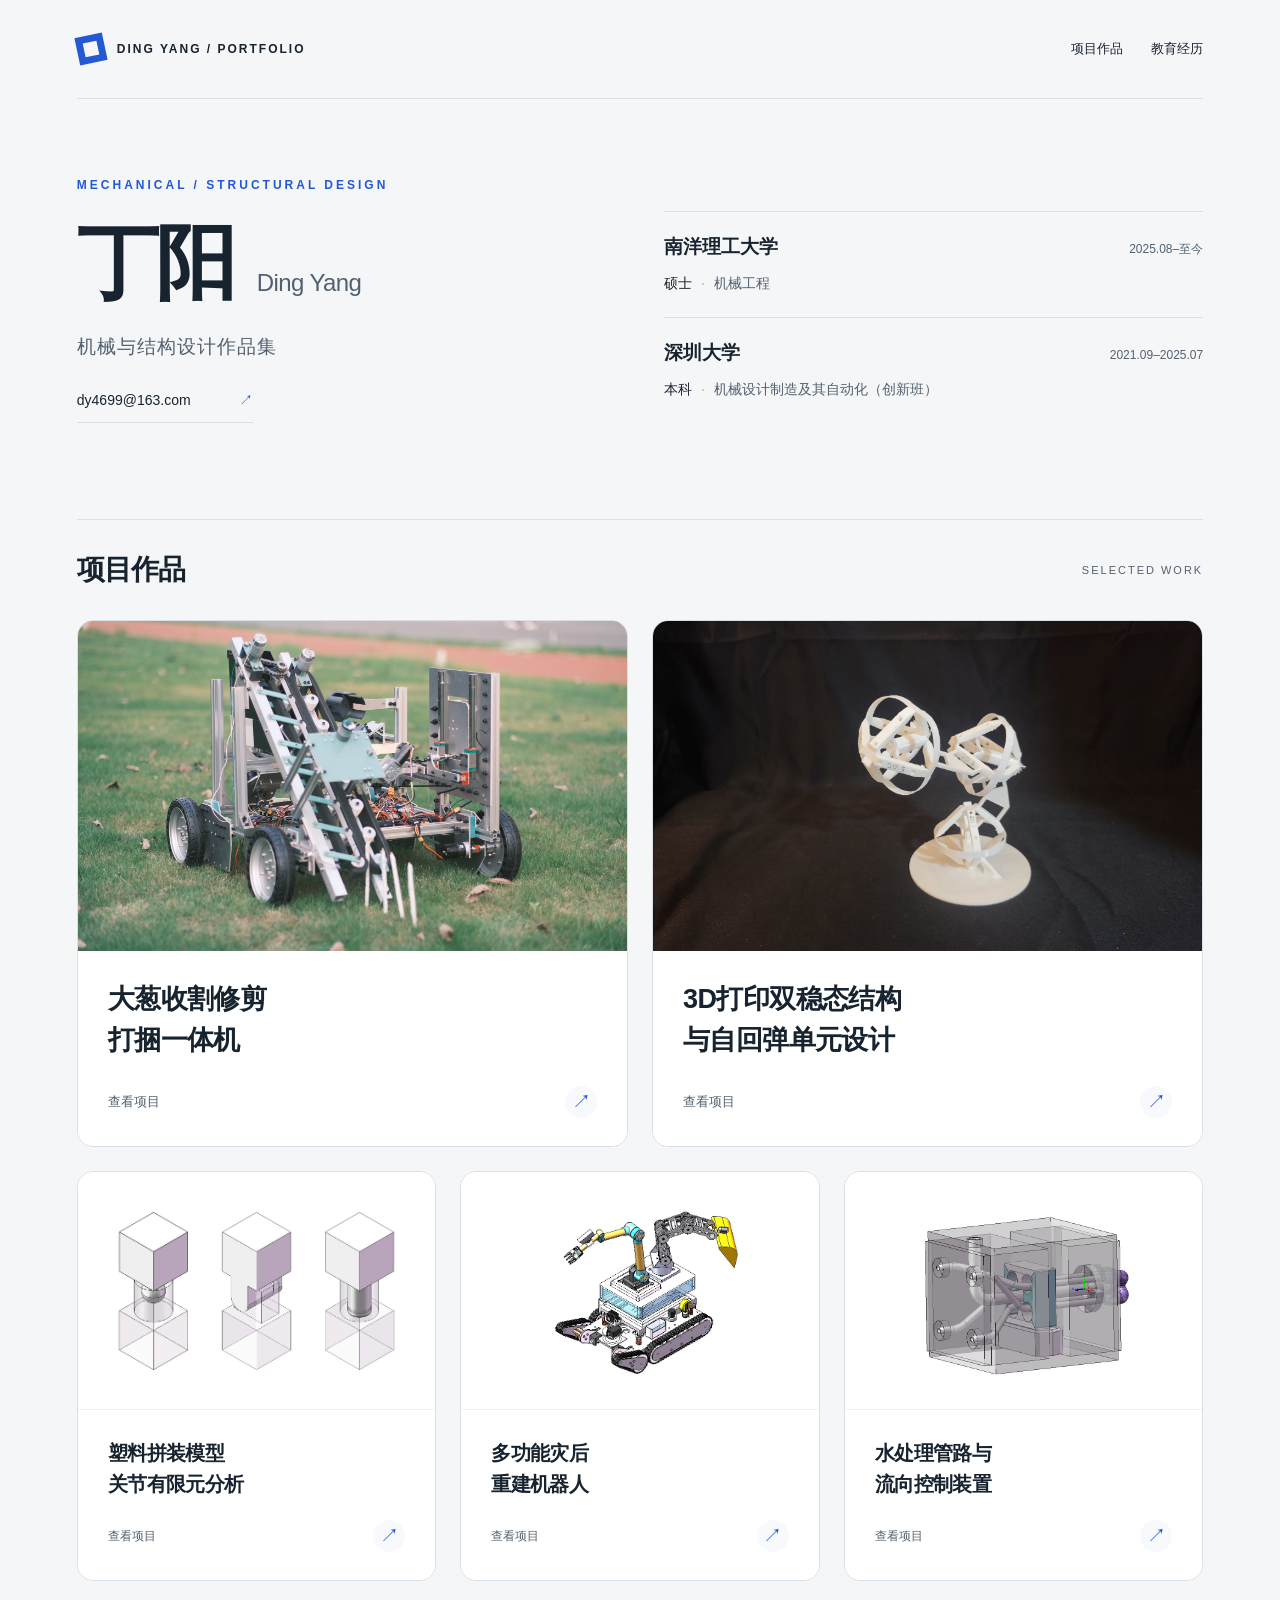
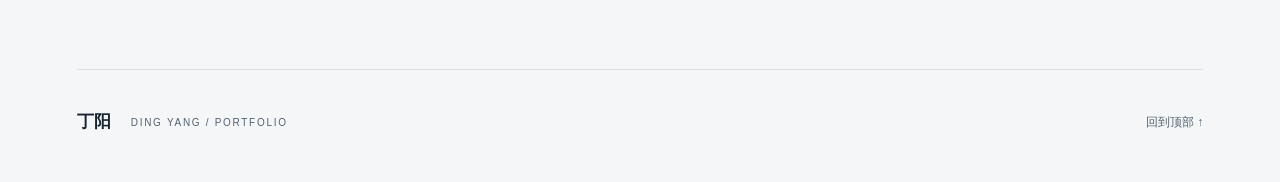
==== commit 4a8c1a75: "Refine portfolio visual design and responsive presentation" ====
--- a/index.html
+++ b/index.html
@@ -10,17 +10,17 @@
   <link rel="stylesheet" href="fea.css?v=5">
   <link rel="stylesheet" href="contest.css?v=5">
   <link rel="stylesheet" href="bistable.css?v=5">
-<link rel="stylesheet" href="portfolio.css?v=2"></head>
-<body class="home-page">
-  <main id="top">
+<link rel="stylesheet" href="portfolio.css?v=2"><link rel="stylesheet" href="visual.css?v=20261017b"></head>
+<body class="home-page"><a class="skip-link" href="#top">跳转到主要内容</a>
+  <header class="home-topbar"><a class="home-brand" href="#top"><span class="brand-mark" aria-hidden="true"></span>DING YANG / PORTFOLIO</a><nav aria-label="首页导航"><a href="#projects">项目作品</a><a href="#education">教育经历</a></nav></header><main id="top">
     <section class="home-profile section-wrap">
-      <div class="home-name"><div class="home-name-heading"><h1>丁阳</h1><span class="home-name-en">Ding Yang</span></div><a class="profile-email" id="contact" href="mailto:dy4699@163.com">dy4699@163.com</a></div>
+      <div class="home-name"><p class="home-kicker">MECHANICAL / STRUCTURAL DESIGN</p><div class="home-name-heading"><h1>丁阳</h1><span class="home-name-en">Ding Yang</span></div><p class="home-descriptor">机械与结构设计作品集</p><a class="profile-email" id="contact" href="mailto:dy4699@163.com">dy4699@163.com</a></div>
       <div class="home-education" id="education" aria-label="学校与专业">
         <div class="education-entry"><div class="education-row"><h3>南洋理工大学</h3><time>2025.08–至今</time></div><p><span class="education-degree">硕士</span><span class="education-divider" aria-hidden="true"> · </span>机械工程</p></div>
         <div class="education-entry"><div class="education-row"><h3>深圳大学</h3><time>2021.09–2025.07</time></div><p><span class="education-degree">本科</span><span class="education-divider" aria-hidden="true"> · </span>机械设计制造及其自动化（创新班）</p></div>
       </div>
     </section>
-    <section class="home-projects section-wrap" id="projects"><h2>项目作品</h2>
+    <section class="home-projects section-wrap" id="projects"><div class="home-projects-heading"><h2>项目作品</h2><span>SELECTED WORK</span></div>
       <a class="project-entry" href="scallion-harvester.html" aria-label="查看大葱收割修剪打捆一体机项目"><img src="assets__hero.jpg" alt="大葱收割修剪打捆一体机实物" fetchpriority="high"><div class="project-entry-copy"><h3>大葱收割修剪<br>打捆一体机</h3><span class="project-entry-link">查看项目<span aria-hidden="true">↗</span></span></div></a>
 <a class="project-entry bistable-entry" href="bistable-structures.html" aria-label="查看双稳态结构与自回弹单元设计项目"><img src="assets__bistable__assembly-photo.jpg" alt="双稳态组合单元实物" loading="lazy"><div class="project-entry-copy"><h3>3D打印双稳态结构<br>与自回弹单元设计</h3><span class="project-entry-link">查看项目<span aria-hidden="true">↗</span></span></div></a>
       <div class="secondary-projects">
--- a/visual.css
+++ b/visual.css
@@ -0,0 +1,51 @@
+/* UI/UX Pro Max: Swiss editorial grid, restrained blue, accessible interaction. */
+:root{--paper:#f5f6f8;--ink:#17232f;--muted:#526170;--line:#d9dfe6;--accent:#2459d3;--surface:#fff;--tint:#eaf0f6;--soft:#f7f9fc;--caption-size:13px;--font:"Segoe UI","Microsoft YaHei","PingFang SC",sans-serif}
+html{scroll-padding-top:110px}body{font-size:16px;-webkit-font-smoothing:antialiased}::selection{background:#cbdcff;color:#14263e}a,button{touch-action:manipulation}a:focus-visible,button:focus-visible,summary:focus-visible{outline:3px solid var(--accent);outline-offset:5px}p{overflow-wrap:break-word}h1,h2,h3{text-wrap:balance}a,button{ -webkit-tap-highlight-color:#dbe6ff}img,video{max-width:100%}.section-wrap{max-width:1360px;padding:88px 6%}.header{height:auto;min-height:80px;padding:14px max(5%,calc((100vw - 1200px)/2));background:#f5f6f8f5;backdrop-filter:blur(12px);gap:24px}.header .identity{font-size:21px;white-space:nowrap}.header nav{gap:24px;flex-wrap:wrap;justify-content:flex-end}.header nav a{display:inline-flex;align-items:center;min-height:44px;font-size:13px;border-bottom:2px solid transparent;transition:color .2s,border-color .2s}.header nav a:hover{border-color:var(--accent)}.identity span{color:var(--muted)}.eyebrow{font-size:11px;color:var(--accent);letter-spacing:2px}.intro{font-size:16px!important;line-height:1.95!important;color:var(--muted)}
+.skip-link{position:fixed;top:8px;left:16px;transform:translateY(-160%);z-index:100;background:var(--ink);color:white;padding:12px 18px;border-radius:8px}.skip-link:focus{transform:none}
+/* Portfolio cover */
+.home-topbar{max-width:1200px;margin:auto;display:flex;align-items:center;justify-content:space-between;gap:20px;padding:27px 0;border-bottom:1px solid var(--line)}.home-brand{font-size:12px;letter-spacing:2px;font-weight:700;display:flex;align-items:center;gap:12px}.brand-mark{width:28px;height:28px;border:7px solid var(--accent);display:inline-block;transform:rotate(-12deg)}.home-topbar nav{gap:28px}.home-topbar nav a{font-size:13px;min-height:44px;display:flex;align-items:center}.home-page .home-profile{grid-template-columns:1fr 1fr;gap:80px;align-items:end;padding-top:76px;padding-bottom:64px}.home-kicker{font-size:12px;font-weight:600;letter-spacing:3px;color:var(--accent);margin-bottom:22px}.home-page .home-name h1{font-size:clamp(64px,6.4vw,92px);letter-spacing:-4px;line-height:1.12;font-weight:650}.home-page .home-name-heading{display:flex;align-items:baseline;gap:24px;flex-wrap:wrap}.home-page .home-name-en{font-size:24px;margin:0;color:var(--muted);letter-spacing:-.6px}.home-descriptor{font-size:19px;font-weight:400;margin-top:22px;color:var(--muted);letter-spacing:1px}.home-page .home-name-heading~.profile-email{display:inline-flex;align-items:center;min-height:44px;font-size:14px;margin-top:16px;border-bottom:1px solid var(--line);color:var(--ink)}.profile-email:after{content:'↗';margin-left:24px;color:var(--accent)}.home-page .home-education{border-left:0;padding-left:0;margin:0}.home-page .education-entry{padding:21px 0!important;border-top:1px solid var(--line)}.home-page .education-entry h3{font-size:19px;font-weight:600}.home-page .education-entry p{font-size:14px;line-height:1.9}.home-page .education-entry time{font-size:12px}.education-row{gap:14px}.home-page .home-projects{padding-top:32px;padding-bottom:88px;display:grid;grid-template-columns:1fr 1fr;gap:24px}.home-projects-heading{grid-column:1/-1;display:flex;align-items:center;justify-content:space-between;border-top:1px solid var(--line);padding-top:30px;margin-bottom:6px}.home-page .home-projects h2{font-size:28px;letter-spacing:-1px;margin:0}.home-projects-heading>span{font-size:11px;color:var(--muted);letter-spacing:2px}.home-page .home-projects .project-entry{display:flex;flex-direction:column;min-width:0;margin:0;border:1px solid var(--line);border-radius:16px;background:white;overflow:hidden;transition:box-shadow .25s,border-color .25s,transform .25s}.home-page .home-projects>.project-entry>img{width:100%;height:330px;object-fit:cover;padding:0;background:white}.home-page .home-projects>.bistable-entry>img{object-fit:cover!important;object-position:center 54%;padding:0}.home-page .home-projects .project-entry-copy{padding:28px 30px!important;background:white;display:flex;flex-direction:column;align-items:stretch;justify-content:space-between;flex:1;position:relative}.home-page .home-projects .project-entry h3{font-size:27px;line-height:1.55;letter-spacing:-.6px;font-weight:600}.home-page .project-entry h3 br{display:initial}.home-page .project-entry-link{font-size:13px;border:0;padding:0;margin-top:24px;display:flex;align-items:center;justify-content:space-between;min-height:32px;color:var(--muted)}.project-entry-link>span{width:32px;height:32px;display:grid;place-items:center;background:var(--soft);border-radius:50%;color:var(--accent);font-size:19px;transition:background .2s,color .2s}.home-page .project-entry:hover,.home-page .project-entry:focus-visible{border-color:#8da9d7;box-shadow:0 14px 36px #172b4710;transform:translateY(-4px)}.project-entry:hover .project-entry-link>span{background:var(--accent);color:white}.home-page .secondary-projects{grid-column:1/-1;display:grid;grid-template-columns:repeat(3,minmax(0,1fr));gap:24px;margin-top:0}.home-page .secondary-projects .project-entry>img{height:238px!important;object-fit:contain;padding:24px;border-bottom:1px solid #eef1f5}.home-page .home-projects .secondary-projects .project-entry h3{font-size:20px}.home-page footer,footer{max-width:1200px;margin:auto;border-top:1px solid var(--line);padding:30px 0 38px;gap:24px}.home-page footer .identity{font-size:17px}.home-page footer .identity span{font-size:10px}.text-link{min-height:44px;align-items:center}
+/* Case studies: quieter reading surfaces, large visual evidence. */
+.project-page .hero{max-width:1360px;margin:auto;padding:64px 6%;min-height:0;grid-template-columns:39% minmax(0,1fr);gap:40px;align-items:center;overflow:visible}.hero-copy{padding:0}.project-page .hero h1{font-size:clamp(40px,4.4vw,64px);line-height:1.3;letter-spacing:-2px}.hero-photo{height:490px;min-height:0;border-radius:18px;overflow:hidden}.hero-photo>img{height:100%}.project-page .contest-intro,.project-page .fea-intro,.project-page .bistable-hero{padding-top:64px;padding-bottom:64px;gap:48px}.project-page .contest-intro h1,.project-page .fea-intro h1,.project-page .bistable-hero h1{font-size:clamp(32px,3.4vw,46px);line-height:1.5;letter-spacing:-1.5px}.contest-status,.fea-meta{display:inline-block;padding:7px 12px;background:#e8eef8;border-radius:6px;color:#315175;font-size:13px;margin-top:22px}.achievement{margin:0 auto;background:var(--ink);color:white;border:0;gap:24px;padding:24px;line-height:1.8}.achievement strong{color:#c9dcff}.achievement .sep{background:#697584}.chapter-tint,.fea-tinted,.contest-band,.analysis-section,.drawings-section{background:var(--tint);border-top:1px solid #dde5ed;border-bottom:1px solid #dde5ed}.section-heading h2,.innovation-title h2,.analysis-heading h2,.drawing-heading h2,.fea-heading h2,.fea-background h2,.contest-heading h2,.bistable-stage-intro h2{font-size:30px;line-height:1.5;letter-spacing:-.8px}.section-heading>p:last-child,.innovation-title>p,.analysis-heading>p,.drawing-heading>p,.fea-heading>p,.contest-heading>p,.bistable-stage-intro p,.background-top p{font-size:15px!important;line-height:1.95!important}.fea-card,.contest-card,.analysis-card,.drawing-grid figure,.contest-pair figure,.background-manuals figure,.bistable-photo,.bistable-chart,.overview-image,.main-visual,.mechanism-pair,.contest-cover,.fea-models figure{border-radius:12px;overflow:hidden;border:1px solid var(--line);background:white}.fea-card h3,.contest-card h3,.analysis-copy h3,.module-grid h3{font-size:18px}.fea-card p,.contest-card p,.analysis-copy p,.module-grid p,.bistable-chart p,.chart-description{font-size:15px;line-height:1.95}.fea-card figcaption,.contest-card figcaption,.analysis-copy{padding:24px}.number{font-size:54px;color:var(--accent);letter-spacing:-2px;font-variant-numeric:tabular-nums}.image-button{transition:background .2s}.image-button:hover{background:#edf3fd}.image-button img{transition:filter .2s}.image-button:hover img{filter:brightness(.98)}.contest-cover img,.bistable-hero img{padding:20px}.bundle-section{background:#172b3e}.bundle-section .eyebrow{color:#b9d1ff}.bundle-parts p{font-size:14px;line-height:1.9}.bundle-hero,.states{border-radius:10px}.clamp-stage{border-radius:12px;overflow:hidden;gap:16px;background:transparent}.fea-models{gap:12px}.fea-models figcaption{padding:12px}.photo-pair img{border-radius:12px}.workflow-video video,.bistable-video video{border-radius:12px}.bistable-route{background:#e9effa;border-color:var(--accent);border-radius:0 8px 8px 0}.bistable-note{font-size:13px}.chart-tabs{flex-wrap:wrap}.chart-tab{min-height:44px}.lightbox-bar{height:auto;min-height:72px;gap:12px}.lightbox-bar button,.lightbox-bar a{min-height:44px;display:inline-flex;align-items:center}.lightbox-content{height:calc(100% - 84px)}dialog{border-radius:12px}.lightbox-bar p{overflow-wrap:anywhere}.project-page footer{margin-top:0}.project-page footer .identity{flex-wrap:wrap}
+@media(min-width:1600px){.project-page .hero{min-height:0}.hero-photo{min-height:0}}
+@media(max-width:1300px){.home-topbar,footer,.home-page footer{margin-left:6%;margin-right:6%}.home-page .home-profile{gap:48px}}
+@media(max-width:1000px){.home-page .home-name h1{font-size:68px}.home-page .home-name-en{font-size:20px}.home-page .home-profile{gap:32px;grid-template-columns:1fr 1.2fr}.home-page .home-projects .project-entry h3{font-size:23px}.home-page .home-projects .project-entry-copy{padding:24px!important}.home-page .secondary-projects{gap:16px}.home-page .home-projects .secondary-projects .project-entry h3{font-size:18px}.home-page .secondary-projects .project-entry>img{height:190px!important}.project-page .hero{grid-template-columns:1fr 1.2fr;gap:30px}.hero-photo{height:400px}.header nav{gap:16px}.home-page .home-projects>.project-entry>img{height:280px}}
+@media(max-width:760px){.section-wrap{padding:56px 6%}.home-topbar{padding:16px 0}.home-topbar nav{gap:20px}.home-brand{font-size:10px;letter-spacing:1px}.home-page .home-profile{display:block;padding-top:48px;padding-bottom:40px}.home-page .home-name h1{font-size:68px}.home-kicker{font-size:11px;margin-bottom:20px}.home-descriptor{font-size:17px;margin-top:20px}.home-page .home-education{margin-top:36px;border-top:0}.home-page .education-entry h3{font-size:18px}.home-page .education-entry p{font-size:14px}.home-page .education-entry time{font-size:12px}.home-page .home-projects{grid-template-columns:1fr;gap:20px;padding-top:16px;padding-bottom:48px}.home-projects-heading{padding-top:24px}.home-projects-heading>span{font-size:9px;letter-spacing:1px}.home-page .home-projects h2{font-size:25px}.home-page .home-projects>.project-entry>img{height:300px}.home-page .home-projects .project-entry h3{font-size:24px}.home-page .secondary-projects{grid-template-columns:1fr;gap:20px}.home-page .home-projects .secondary-projects .project-entry{display:flex;flex-direction:column}.home-page .secondary-projects .project-entry>img{height:260px!important;padding:24px}.home-page .home-projects .secondary-projects .project-entry h3{font-size:23px}.home-page footer,footer{align-items:flex-start;padding:24px 0;gap:16px}.home-page footer .identity,footer .identity{display:flex;flex-direction:column;align-items:flex-start;gap:4px}.header{padding:10px 6%;display:flex;flex-wrap:wrap;gap:4px;min-height:72px;position:sticky}.header .identity{width:100%;font-size:18px;gap:12px}.project-page .header .identity span{font-size:11px}.header nav{width:100%;justify-content:flex-start;gap:8px 18px}.project-page .header nav a{font-size:12px;min-height:36px}.project-page .hero{display:flex;flex-direction:column;align-items:stretch;padding:40px 6%;gap:28px}.project-page .hero h1{font-size:44px;letter-spacing:-1px}.hero-copy{padding:0}.hero-photo{height:320px;min-height:0}.project-page .contest-intro,.project-page .fea-intro,.project-page .bistable-hero{display:grid;grid-template-columns:1fr;gap:30px;padding-top:40px;padding-bottom:40px}.project-page .contest-intro h1,.project-page .fea-intro h1,.project-page .bistable-hero h1{font-size:31px;letter-spacing:-.8px}.intro{margin-top:20px}.achievement{padding:24px 6%;gap:8px 16px}.achievement>span:first-child{flex-basis:100%;text-align:center}.achievement .sep{display:none}.contest-cover img,.bistable-hero img{height:310px}.section-heading h2,.innovation-title h2,.analysis-heading h2,.drawing-heading h2,.fea-heading h2,.fea-background h2,.contest-heading h2,.bistable-stage-intro h2{font-size:26px}.fea-card p,.contest-card p,.analysis-copy p,.module-grid p,.bistable-chart p,.chart-description,.bundle-parts p{font-size:16px}.fea-models{grid-template-columns:1fr;gap:16px}.fea-models img{height:220px}.fea-grid,.contest-grid,.analysis-grid,.drawing-grid,.contest-pair,.bistable-charts{grid-template-columns:1fr}.lightbox-bar{padding:12px;align-items:flex-start;flex-wrap:wrap}.lightbox-bar>div{gap:20px}.lightbox-content{height:calc(100% - 130px)}html{scroll-padding-top:132px}.home-page .home-projects .project-entry:hover{transform:none}}
+@media(prefers-reduced-motion:reduce){html{scroll-behavior:auto}*,*::before,*::after{animation:none!important;transition:none!important}.home-page .project-entry:hover{transform:none}}
+/* Refinement: keep accolades within the same reading grid as the case study. */
+.project-page .achievement {
+  width:88%;max-width:1196.8px;min-height:96px;
+  margin:0 auto 64px;padding:24px 32px;
+  border:1px solid var(--line);border-radius:12px;
+  background:var(--surface);color:var(--muted);
+  justify-content:flex-start;gap:24px;font-size:14px;
+}
+.project-page .achievement>span:first-child{margin-right:auto}
+.project-page .achievement strong{color:var(--accent);font-size:17px;font-weight:600;white-space:nowrap}
+.project-page .achievement .sep{display:none}
+.chart-tabs,.bistable-video{border-radius:12px;overflow:hidden}
+.chart-tab-list{background:var(--soft)}
+.chart-tab-list button{min-height:48px;transition:background .2s,color .2s}
+.chart-tab-list button:hover{background:#eaf0fb}
+.chart-tab-list button:focus-visible{outline-offset:-4px}
+.project-page .contest-cover figcaption,.project-page .bistable-photo figcaption,
+.project-page .fea-models figcaption,.project-page .photo-pair figcaption{font-size:13px;line-height:1.8;color:var(--muted)}
+.home-page .home-projects>.project-entry>img{aspect-ratio:1.6;flex-shrink:0}
+.project-page .overview-image figcaption{gap:16px;flex-wrap:wrap;line-height:1.8}
+.project-page .innovation-title>div,.project-page .hero-copy{min-width:0}
+.bistable-hero .bistable-cover-photo img{padding:0;object-fit:cover;object-position:center 54%}
+.project-page .fea-models{border:0;background:transparent}
+.background-photos figure{border:1px solid var(--line);border-radius:12px;overflow:hidden;background:var(--surface)}
+.background-photos figcaption{font-size:13px;line-height:1.8;color:var(--muted);padding:12px 14px}
+@media(max-width:1000px){
+  .project-page .achievement{flex-wrap:wrap;gap:10px 24px;padding:24px}
+  .project-page .achievement>span:first-child{flex-basis:100%;margin:0;text-align:left}
+}
+@media(max-width:760px){
+  .project-page .achievement{margin-bottom:40px;padding:20px 22px;gap:12px 20px;font-size:13px}
+  .project-page .achievement strong{font-size:16px}
+  .home-page .home-projects>.project-entry>img{height:auto;aspect-ratio:1.3}
+  .home-page .home-projects .project-entry h3{font-size:23px;line-height:1.5}
+  .home-page .home-projects .project-entry-copy{padding:24px!important}
+  .home-page .home-projects .project-entry-link{margin-top:20px}
+}
+@media print{.header,.home-topbar,.skip-link{position:static;backdrop-filter:none}.project-entry,.fea-card,.contest-card,figure{break-inside:avoid}body{background:white}}
